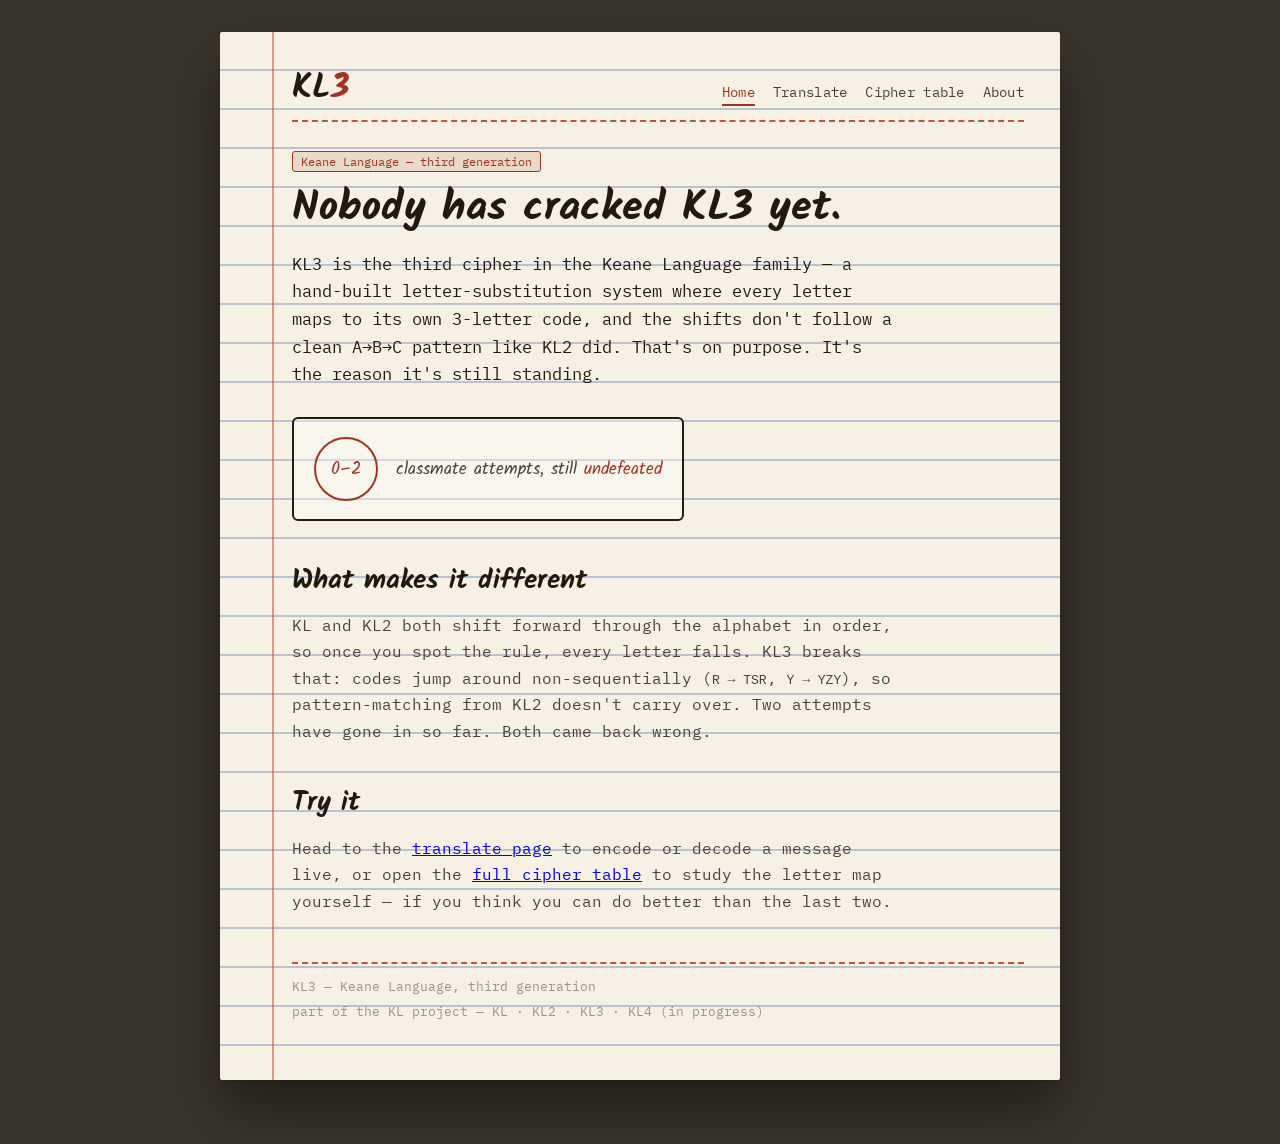
==== index.html @ f4515162 "Add files via upload" ====
<!doctype html>
<html lang="en">
<head>
<meta charset="utf-8">
<meta name="viewport" content="width=device-width, initial-scale=1">
<title>KL3 — the undefeated cipher</title>
<link rel="stylesheet" href="style.css">
</head>
<body>
<div class="page">
  <header class="top">
    <a class="wordmark" href="index.html">KL<span>3</span></a>
    <nav class="tabs">
      <a href="index.html" aria-current="page">Home</a>
      <a href="translate.html">Translate</a>
      <a href="cipher.html">Cipher table</a>
      <a href="about.html">About</a>
    </nav>
  </header>

  <main>
    <span class="tag">Keane Language — third generation</span>
    <h1>Nobody has cracked KL3 yet.</h1>
    <p class="lede">KL3 is the third cipher in the Keane Language family — a hand-built letter-substitution
    system where every letter maps to its own 3-letter code, and the shifts don't follow a clean
    A→B→C pattern like KL2 did. That's on purpose. It's the reason it's still standing.</p>

    <div class="scorecard">
      <div class="circle">0–2</div>
      <div class="label">classmate attempts, still <span class="undefeated">undefeated</span></div>
    </div>

    <h2>What makes it different</h2>
    <p>KL and KL2 both shift forward through the alphabet in order, so once you spot the rule, every
    letter falls. KL3 breaks that: codes jump around non-sequentially (<code>R → TSR</code>,
    <code>Y → YZY</code>), so pattern-matching from KL2 doesn't carry over. Two attempts have gone in
    so far. Both came back wrong.</p>

    <h2>Try it</h2>
    <p>Head to the <a href="translate.html">translate page</a> to encode or decode a message live, or
    open the <a href="cipher.html">full cipher table</a> to study the letter map yourself — if you
    think you can do better than the last two.</p>
  </main>

  <footer class="pagefoot">
    <span>KL3 — Keane Language, third generation</span>
    <span>part of the KL project — KL · KL2 · KL3 · KL4 (in progress)</span>
  </footer>
</div>
</body>
</html>
---- style.css ----
@import url('https://fonts.googleapis.com/css2?family=Kalam:wght@400;700&family=IBM+Plex+Mono:wght@400;500;600&display=swap');

:root{
  --paper:#f6f1e4;
  --paper-edge:#eee6d2;
  --ink:#22190f;
  --ink-soft:#4a4238;
  --pencil:#9c9488;
  --rule-blue:#7f93bd;
  --rule-red:#c1543f;
  --accent:#a53324;
  --accent-soft:#e9d9c8;
}

*{box-sizing:border-box;}

html,body{
  margin:0;
  padding:0;
  background:#3a352c;
  color:var(--ink);
  font-family:'IBM Plex Mono',monospace;
}

body{
  min-height:100vh;
  display:flex;
  justify-content:center;
  padding:32px 16px 64px;
}

.page{
  width:100%;
  max-width:840px;
  background:
    repeating-linear-gradient(
      to bottom,
      transparent 0px,
      transparent 37px,
      var(--rule-blue) 38px,
      transparent 39px
    ),
    var(--paper);
  position:relative;
  padding:40px 36px 60px 72px;
  border-radius:2px;
  box-shadow:0 30px 60px rgba(0,0,0,.45), 0 2px 0 rgba(0,0,0,.1);
}

.page::before{
  content:"";
  position:absolute;
  top:0;
  left:52px;
  width:2px;
  height:100%;
  background:var(--rule-red);
  opacity:.55;
}

header.top{
  display:flex;
  align-items:baseline;
  justify-content:space-between;
  flex-wrap:wrap;
  gap:8px 24px;
  border-bottom:2px dashed var(--rule-red);
  padding-bottom:14px;
  margin-bottom:28px;
}

.wordmark{
  font-family:'Kalam',cursive;
  font-weight:700;
  font-size:2.1rem;
  color:var(--ink);
  text-decoration:none;
  line-height:1;
}

.wordmark span{color:var(--accent);}

nav.tabs{
  display:flex;
  gap:18px;
  font-size:.85rem;
  letter-spacing:.02em;
}

nav.tabs a{
  color:var(--ink-soft);
  text-decoration:none;
  padding-bottom:3px;
  border-bottom:2px solid transparent;
}

nav.tabs a:hover,
nav.tabs a[aria-current="page"]{
  color:var(--accent);
  border-bottom-color:var(--accent);
}

h1,h2,h3{
  font-family:'Kalam',cursive;
  font-weight:700;
  margin:0 0 .4em;
  line-height:1.15;
}

h1{font-size:2.6rem;}
h2{font-size:1.7rem;margin-top:1.6em;}
h3{font-size:1.15rem;color:var(--ink-soft);}

p{
  line-height:1.65;
  color:var(--ink-soft);
  max-width:60ch;
}

.lede{
  font-size:1.05rem;
  color:var(--ink);
}

.tag{
  display:inline-block;
  font-size:.72rem;
  color:var(--accent);
  border:1px solid var(--accent);
  border-radius:3px;
  padding:2px 8px;
  margin-bottom:14px;
  background:var(--accent-soft);
}

.scorecard{
  display:flex;
  align-items:center;
  gap:18px;
  margin:28px 0;
  padding:18px 20px;
  border:2px solid var(--ink);
  border-radius:6px;
  background:rgba(255,255,255,.35);
  width:fit-content;
}

.scorecard .circle{
  width:64px;
  height:64px;
  border-radius:50%;
  border:2px solid var(--accent);
  display:flex;
  align-items:center;
  justify-content:center;
  font-family:'Kalam',cursive;
  font-size:1.15rem;
  color:var(--accent);
  flex-shrink:0;
}

.scorecard .label{
  font-family:'Kalam',cursive;
  font-size:1.05rem;
  color:var(--ink-soft);
}

.grid{
  display:grid;
  grid-template-columns:repeat(auto-fill,minmax(110px,1fr));
  gap:10px 14px;
  margin:20px 0 8px;
}

.cell{
  display:flex;
  align-items:baseline;
  gap:8px;
  padding:8px 10px;
  border-bottom:1px dashed var(--rule-blue);
}

.cell .letter{
  font-family:'Kalam',cursive;
  font-size:1.3rem;
  color:var(--ink);
  width:1.2ch;
}

.cell .code{
  font-size:.95rem;
  letter-spacing:.06em;
  color:var(--accent);
  font-weight:600;
}

textarea, input[type=text]{
  width:100%;
  font-family:'IBM Plex Mono',monospace;
  font-size:1rem;
  padding:14px 16px;
  border:2px solid var(--ink);
  border-radius:6px;
  background:#fffdf8;
  color:var(--ink);
  resize:vertical;
}

textarea:focus, input[type=text]:focus{
  outline:3px solid var(--rule-blue);
  outline-offset:1px;
}

.field{margin:18px 0;}

.field label{
  display:block;
  font-family:'Kalam',cursive;
  font-size:1.05rem;
  margin-bottom:6px;
  color:var(--ink);
}

.btnrow{
  display:flex;
  gap:12px;
  margin:16px 0 4px;
  flex-wrap:wrap;
}

button{
  font-family:'Kalam',cursive;
  font-size:1.05rem;
  padding:9px 20px;
  border-radius:6px;
  border:2px solid var(--ink);
  background:var(--ink);
  color:var(--paper);
  cursor:pointer;
}

button.ghost{
  background:transparent;
  color:var(--ink);
}

button:active{transform:translateY(1px);}

.output{
  margin-top:6px;
  min-height:1.4em;
  font-size:1.05rem;
  letter-spacing:.04em;
  color:var(--accent);
  word-break:break-word;
}

.note{
  font-size:.85rem;
  color:var(--pencil);
  margin-top:24px;
}

footer.pagefoot{
  margin-top:48px;
  padding-top:14px;
  border-top:2px dashed var(--rule-red);
  font-size:.8rem;
  color:var(--pencil);
  display:flex;
  justify-content:space-between;
  flex-wrap:wrap;
  gap:8px;
}

.undefeated{
  font-family:'Kalam',cursive;
  color:var(--accent);
}

ul.speakers{
  list-style:none;
  padding:0;
  margin:14px 0;
}

ul.speakers li{
  padding:8px 0;
  border-bottom:1px dashed var(--rule-blue);
  color:var(--ink-soft);
}

ul.speakers li b{color:var(--ink);}

@media (max-width:560px){
  .page{padding:28px 18px 48px 46px;}
  .page::before{left:30px;}
  h1{font-size:2.1rem;}
  nav.tabs{gap:12px;font-size:.78rem;}
}

@media (prefers-reduced-motion: reduce){
  * {animation:none !important; transition:none !important;}
}
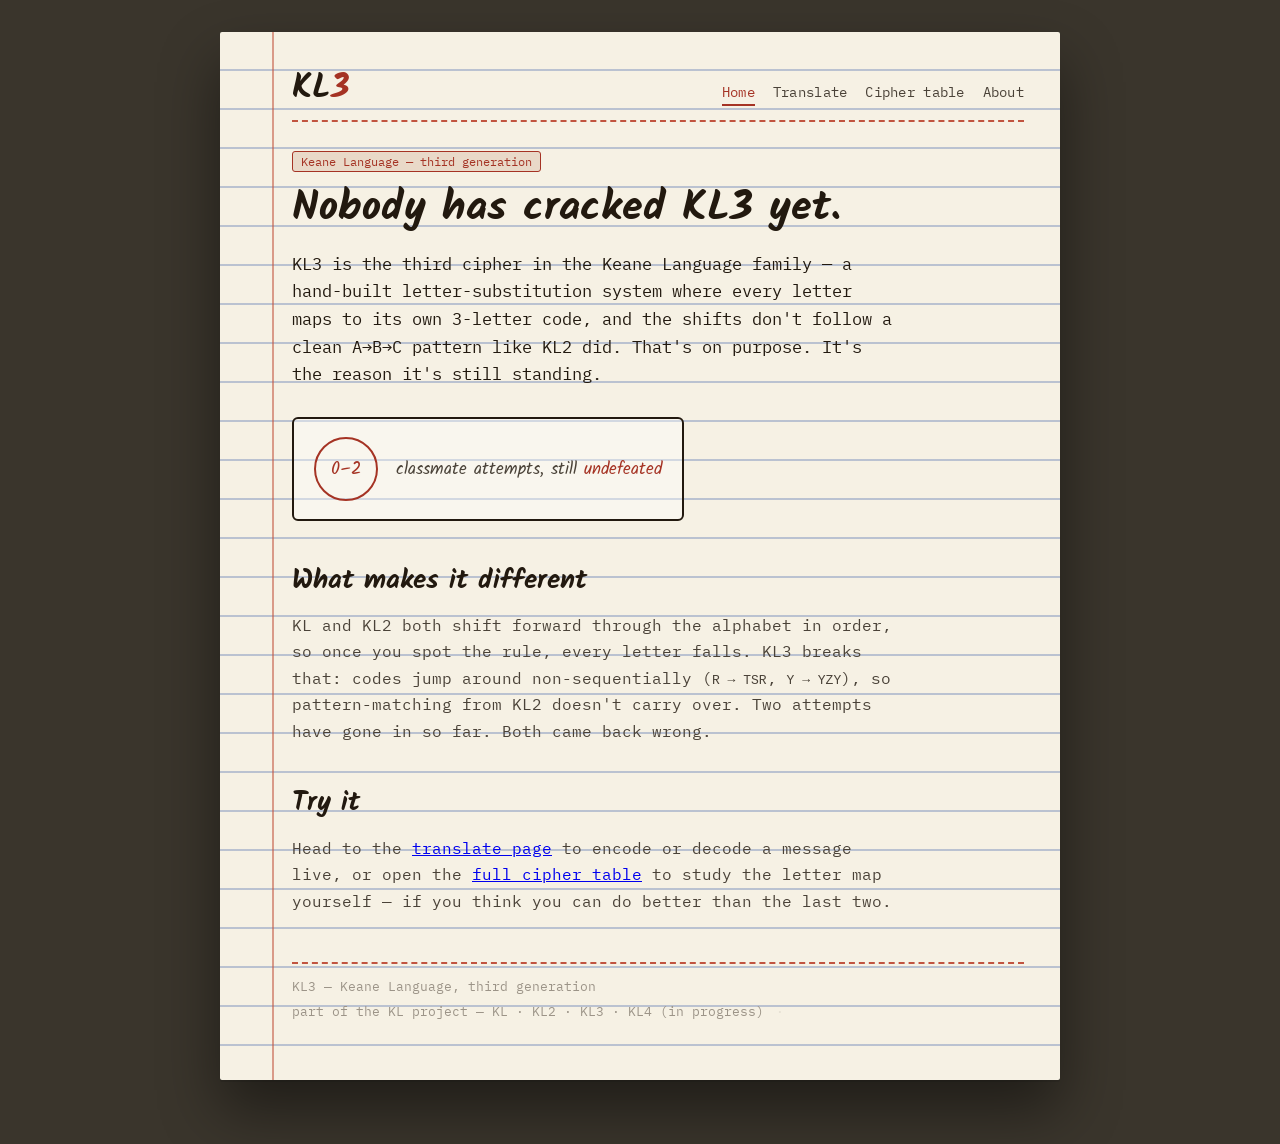
==== commit b657be3e: "Add files via upload" ====
--- a/index.html
+++ b/index.html
@@ -44,7 +44,7 @@
 
   <footer class="pagefoot">
     <span>KL3 — Keane Language, third generation</span>
-    <span>part of the KL project — KL · KL2 · KL3 · KL4 (in progress)</span>
+    <span>part of the KL project — KL · KL2 · KL3 · KL4 (in progress) <a class="ghostlink" href="secret.html" aria-label="·">·</a></span>
   </footer>
 </div>
 </body>
--- a/style.css
+++ b/style.css
@@ -213,6 +213,17 @@
 
 .field{margin:18px 0;}
 
+.translate-box{
+  border:2px solid var(--ink);
+  border-radius:10px;
+  padding:18px 20px 20px;
+  background:rgba(255,255,255,.4);
+  box-shadow:0 8px 20px rgba(0,0,0,.12);
+  margin:14px 0 6px;
+}
+
+.translate-box .field{margin:6px 0;}
+
 .field label{
   display:block;
   font-family:'Kalam',cursive;
@@ -247,12 +258,20 @@
 button:active{transform:translateY(1px);}
 
 .output{
-  margin-top:6px;
+  margin-top:14px;
   min-height:1.4em;
   font-size:1.05rem;
   letter-spacing:.04em;
   color:var(--accent);
   word-break:break-word;
+  border:2px solid var(--accent);
+  border-radius:8px;
+  padding:12px 14px;
+  background:#fffdf8;
+}
+
+.output:empty{
+  display:none;
 }
 
 .note{
@@ -273,6 +292,16 @@
   gap:8px;
 }
 
+.ghostlink{
+  color:inherit;
+  text-decoration:none;
+  opacity:.18;
+  padding:0 4px;
+}
+
+.ghostlink:hover,
+.ghostlink:focus{opacity:.6;}
+
 .undefeated{
   font-family:'Kalam',cursive;
   color:var(--accent);
